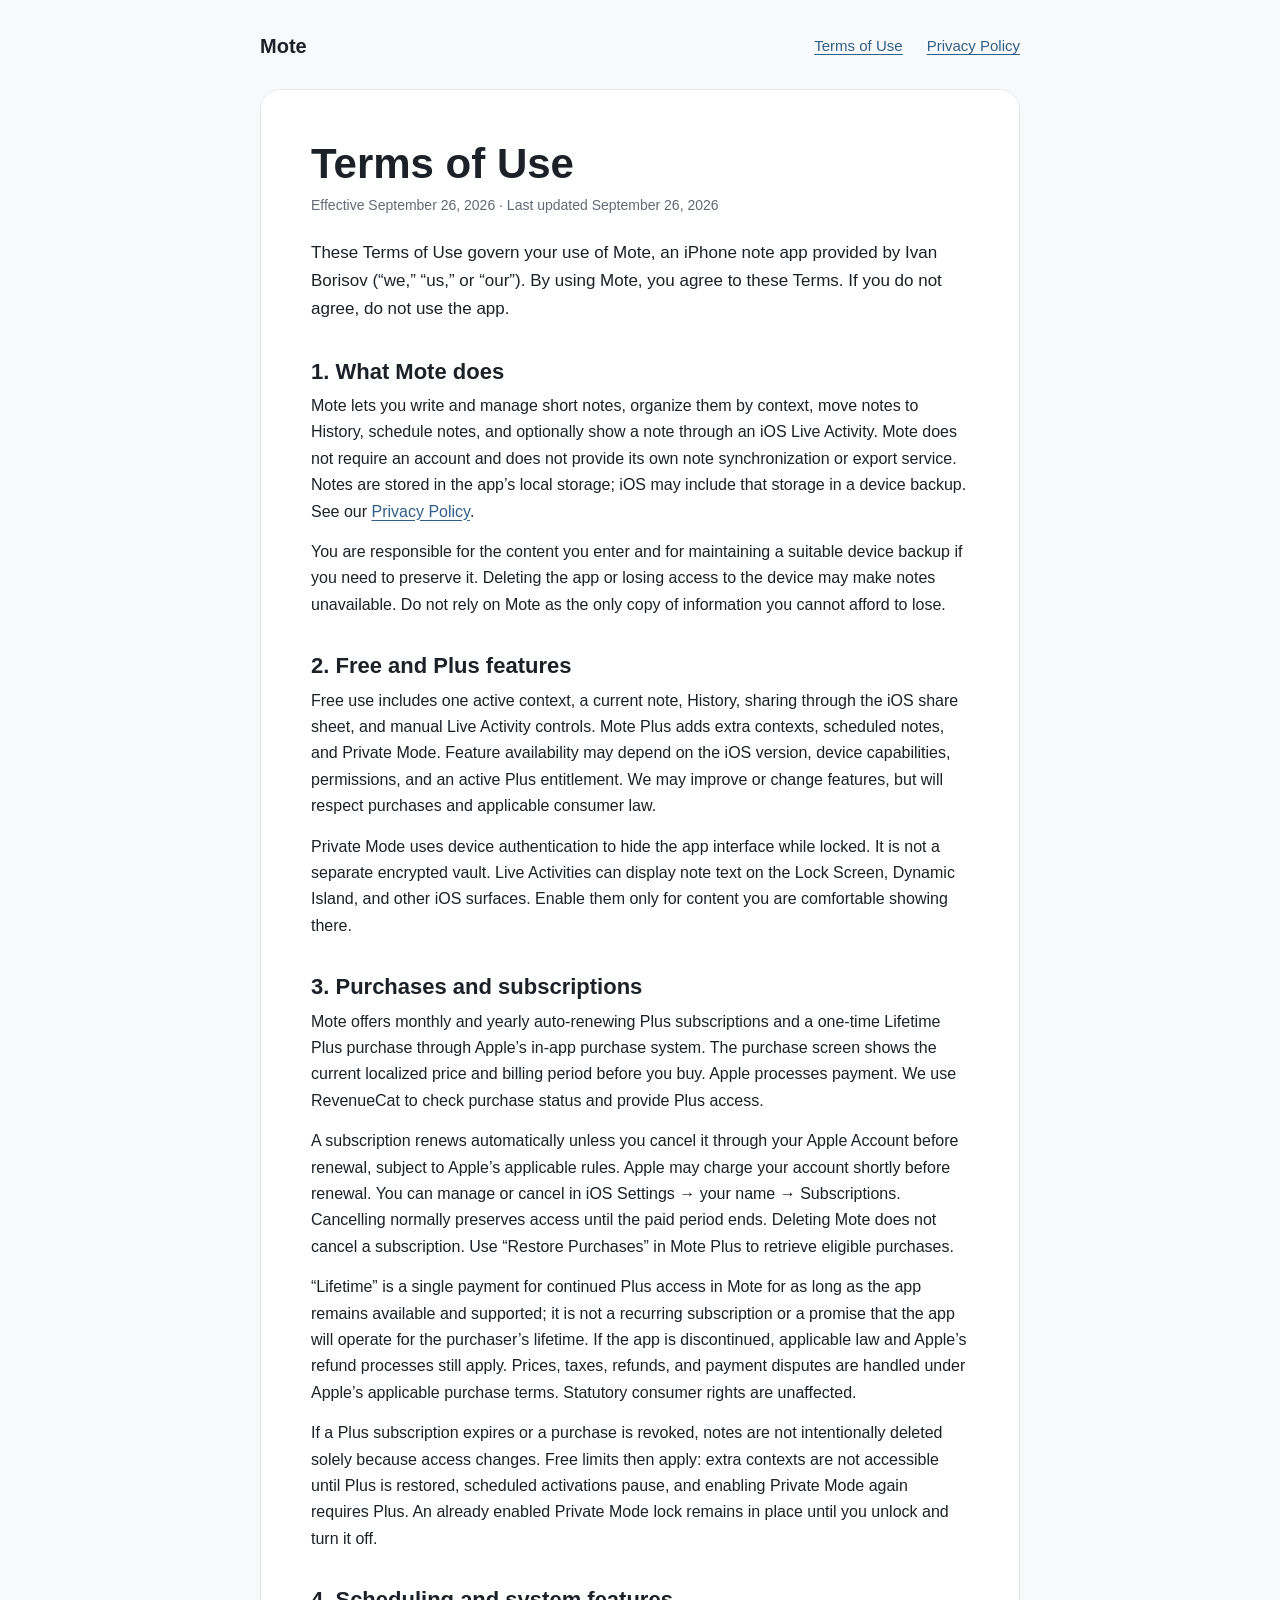
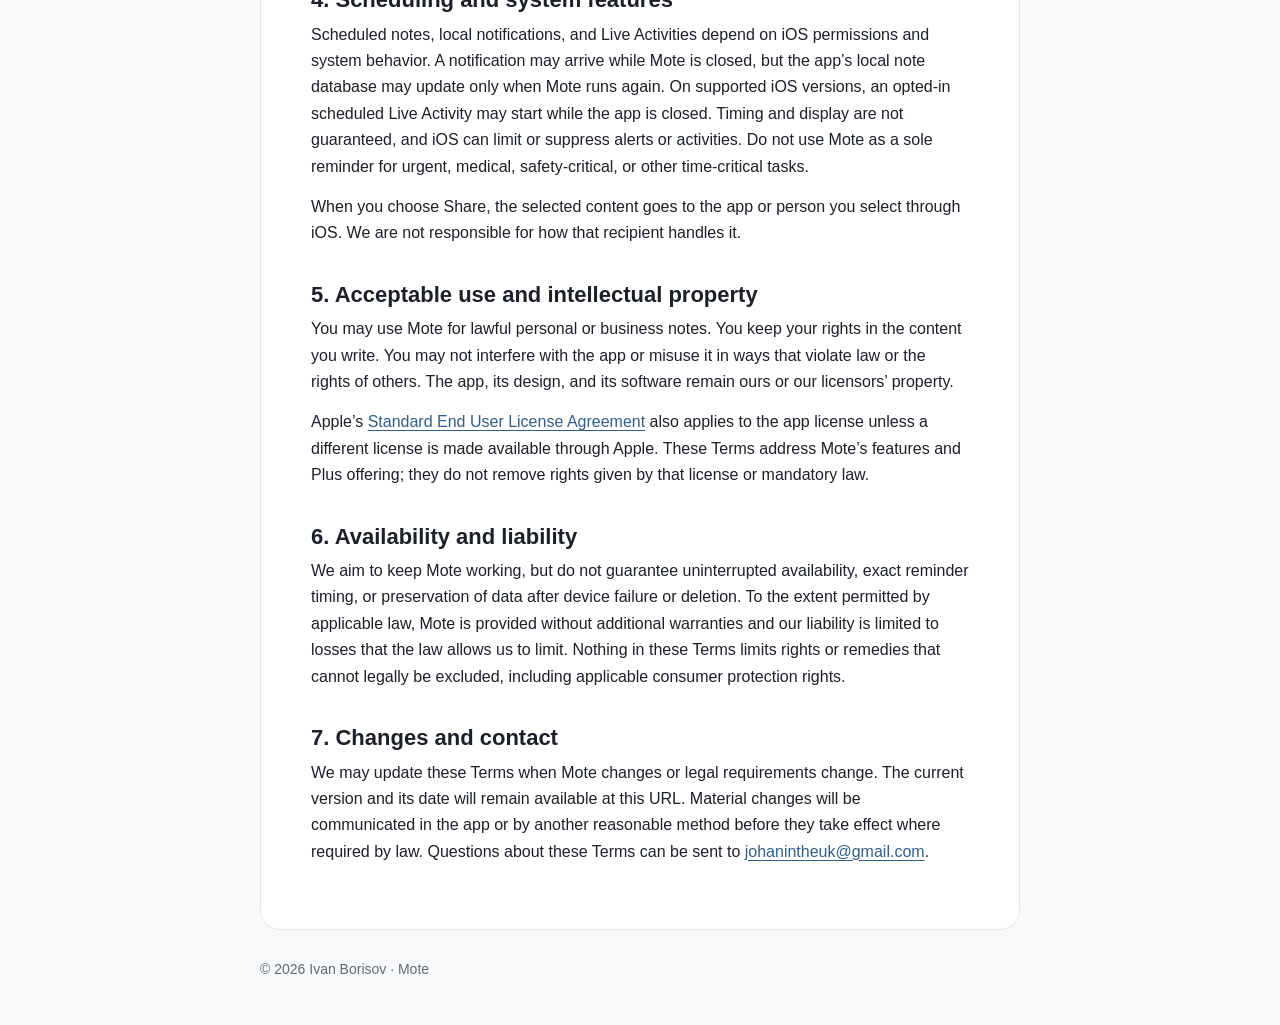
==== terms.html @ fbfc64b1 "Publish Mote legal documents" ====
<!doctype html>
<html lang="en">
<head>
  <meta charset="utf-8">
  <meta name="viewport" content="width=device-width, initial-scale=1">
  <title>Terms of Use · Mote</title>
  <meta name="description" content="Terms of Use for the Mote iPhone app.">
  <link rel="stylesheet" href="styles.css">
</head>
<body>
  <header><nav aria-label="Legal navigation"><a class="brand" href="./">Mote</a><a href="terms.html" aria-current="page">Terms of Use</a><a href="privacy.html">Privacy Policy</a></nav></header>
  <main>
    <h1>Terms of Use</h1>
    <p class="meta">Effective September 26, 2026 · Last updated September 26, 2026</p>
    <p class="intro">These Terms of Use govern your use of Mote, an iPhone note app provided by Ivan Borisov (“we,” “us,” or “our”). By using Mote, you agree to these Terms. If you do not agree, do not use the app.</p>

    <h2>1. What Mote does</h2>
    <p>Mote lets you write and manage short notes, organize them by context, move notes to History, schedule notes, and optionally show a note through an iOS Live Activity. Mote does not require an account and does not provide its own note synchronization or export service. Notes are stored in the app’s local storage; iOS may include that storage in a device backup. See our <a href="privacy.html">Privacy Policy</a>.</p>
    <p>You are responsible for the content you enter and for maintaining a suitable device backup if you need to preserve it. Deleting the app or losing access to the device may make notes unavailable. Do not rely on Mote as the only copy of information you cannot afford to lose.</p>

    <h2>2. Free and Plus features</h2>
    <p>Free use includes one active context, a current note, History, sharing through the iOS share sheet, and manual Live Activity controls. Mote Plus adds extra contexts, scheduled notes, and Private Mode. Feature availability may depend on the iOS version, device capabilities, permissions, and an active Plus entitlement. We may improve or change features, but will respect purchases and applicable consumer law.</p>
    <p>Private Mode uses device authentication to hide the app interface while locked. It is not a separate encrypted vault. Live Activities can display note text on the Lock Screen, Dynamic Island, and other iOS surfaces. Enable them only for content you are comfortable showing there.</p>

    <h2>3. Purchases and subscriptions</h2>
    <p>Mote offers monthly and yearly auto-renewing Plus subscriptions and a one-time Lifetime Plus purchase through Apple’s in-app purchase system. The purchase screen shows the current localized price and billing period before you buy. Apple processes payment. We use RevenueCat to check purchase status and provide Plus access.</p>
    <p>A subscription renews automatically unless you cancel it through your Apple Account before renewal, subject to Apple’s applicable rules. Apple may charge your account shortly before renewal. You can manage or cancel in iOS Settings → your name → Subscriptions. Cancelling normally preserves access until the paid period ends. Deleting Mote does not cancel a subscription. Use “Restore Purchases” in Mote Plus to retrieve eligible purchases.</p>
    <p>“Lifetime” is a single payment for continued Plus access in Mote for as long as the app remains available and supported; it is not a recurring subscription or a promise that the app will operate for the purchaser’s lifetime. If the app is discontinued, applicable law and Apple’s refund processes still apply. Prices, taxes, refunds, and payment disputes are handled under Apple’s applicable purchase terms. Statutory consumer rights are unaffected.</p>
    <p>If a Plus subscription expires or a purchase is revoked, notes are not intentionally deleted solely because access changes. Free limits then apply: extra contexts are not accessible until Plus is restored, scheduled activations pause, and enabling Private Mode again requires Plus. An already enabled Private Mode lock remains in place until you unlock and turn it off.</p>

    <h2>4. Scheduling and system features</h2>
    <p>Scheduled notes, local notifications, and Live Activities depend on iOS permissions and system behavior. A notification may arrive while Mote is closed, but the app’s local note database may update only when Mote runs again. On supported iOS versions, an opted-in scheduled Live Activity may start while the app is closed. Timing and display are not guaranteed, and iOS can limit or suppress alerts or activities. Do not use Mote as a sole reminder for urgent, medical, safety-critical, or other time-critical tasks.</p>
    <p>When you choose Share, the selected content goes to the app or person you select through iOS. We are not responsible for how that recipient handles it.</p>

    <h2>5. Acceptable use and intellectual property</h2>
    <p>You may use Mote for lawful personal or business notes. You keep your rights in the content you write. You may not interfere with the app or misuse it in ways that violate law or the rights of others. The app, its design, and its software remain ours or our licensors’ property.</p>
    <p>Apple’s <a href="https://www.apple.com/legal/internet-services/itunes/dev/stdeula/">Standard End User License Agreement</a> also applies to the app license unless a different license is made available through Apple. These Terms address Mote’s features and Plus offering; they do not remove rights given by that license or mandatory law.</p>

    <h2>6. Availability and liability</h2>
    <p>We aim to keep Mote working, but do not guarantee uninterrupted availability, exact reminder timing, or preservation of data after device failure or deletion. To the extent permitted by applicable law, Mote is provided without additional warranties and our liability is limited to losses that the law allows us to limit. Nothing in these Terms limits rights or remedies that cannot legally be excluded, including applicable consumer protection rights.</p>

    <h2>7. Changes and contact</h2>
    <p>We may update these Terms when Mote changes or legal requirements change. The current version and its date will remain available at this URL. Material changes will be communicated in the app or by another reasonable method before they take effect where required by law. Questions about these Terms can be sent to <a href="mailto:johanintheuk@gmail.com">johanintheuk@gmail.com</a>.</p>
  </main>
  <footer><p>© 2026 Ivan Borisov · Mote</p></footer>
</body>
</html>
---- styles.css ----
:root { color-scheme: light; font-family: -apple-system, BlinkMacSystemFont, "Segoe UI", sans-serif; background: #f8f9fa; color: #1c2027; }
* { box-sizing: border-box; }
body { margin: 0; line-height: 1.65; }
a { color: #315f87; text-underline-offset: 3px; }
a:focus-visible { outline: 3px solid #315f87; outline-offset: 3px; }
header, main, footer { width: min(100% - 40px, 760px); margin-inline: auto; }
header { padding-top: 30px; }
nav { display: flex; flex-wrap: wrap; align-items: center; gap: 12px 24px; }
nav a { font-size: 15px; }
.brand { margin-right: auto; color: #1c2027; font-size: 20px; font-weight: 700; text-decoration: none; }
main { margin-top: 26px; padding: clamp(24px, 5vw, 50px); border: 1px solid #e4e7e9; border-radius: 20px; background: #fff; }
h1 { margin: 0 0 6px; font-size: clamp(30px, 5vw, 42px); line-height: 1.15; }
h2 { margin: 34px 0 8px; font-size: 22px; line-height: 1.25; }
p, ul { margin: 0 0 14px; }
li + li { margin-top: 7px; }
.meta { color: #626a74; font-size: 14px; }
.intro { margin-top: 22px; font-size: 17px; }
footer { padding: 28px 0 44px; color: #626a74; font-size: 14px; }
footer p { margin-bottom: 0; }
@media (max-width: 480px) { header { padding-top: 20px; } main { margin-top: 20px; border-radius: 16px; } }
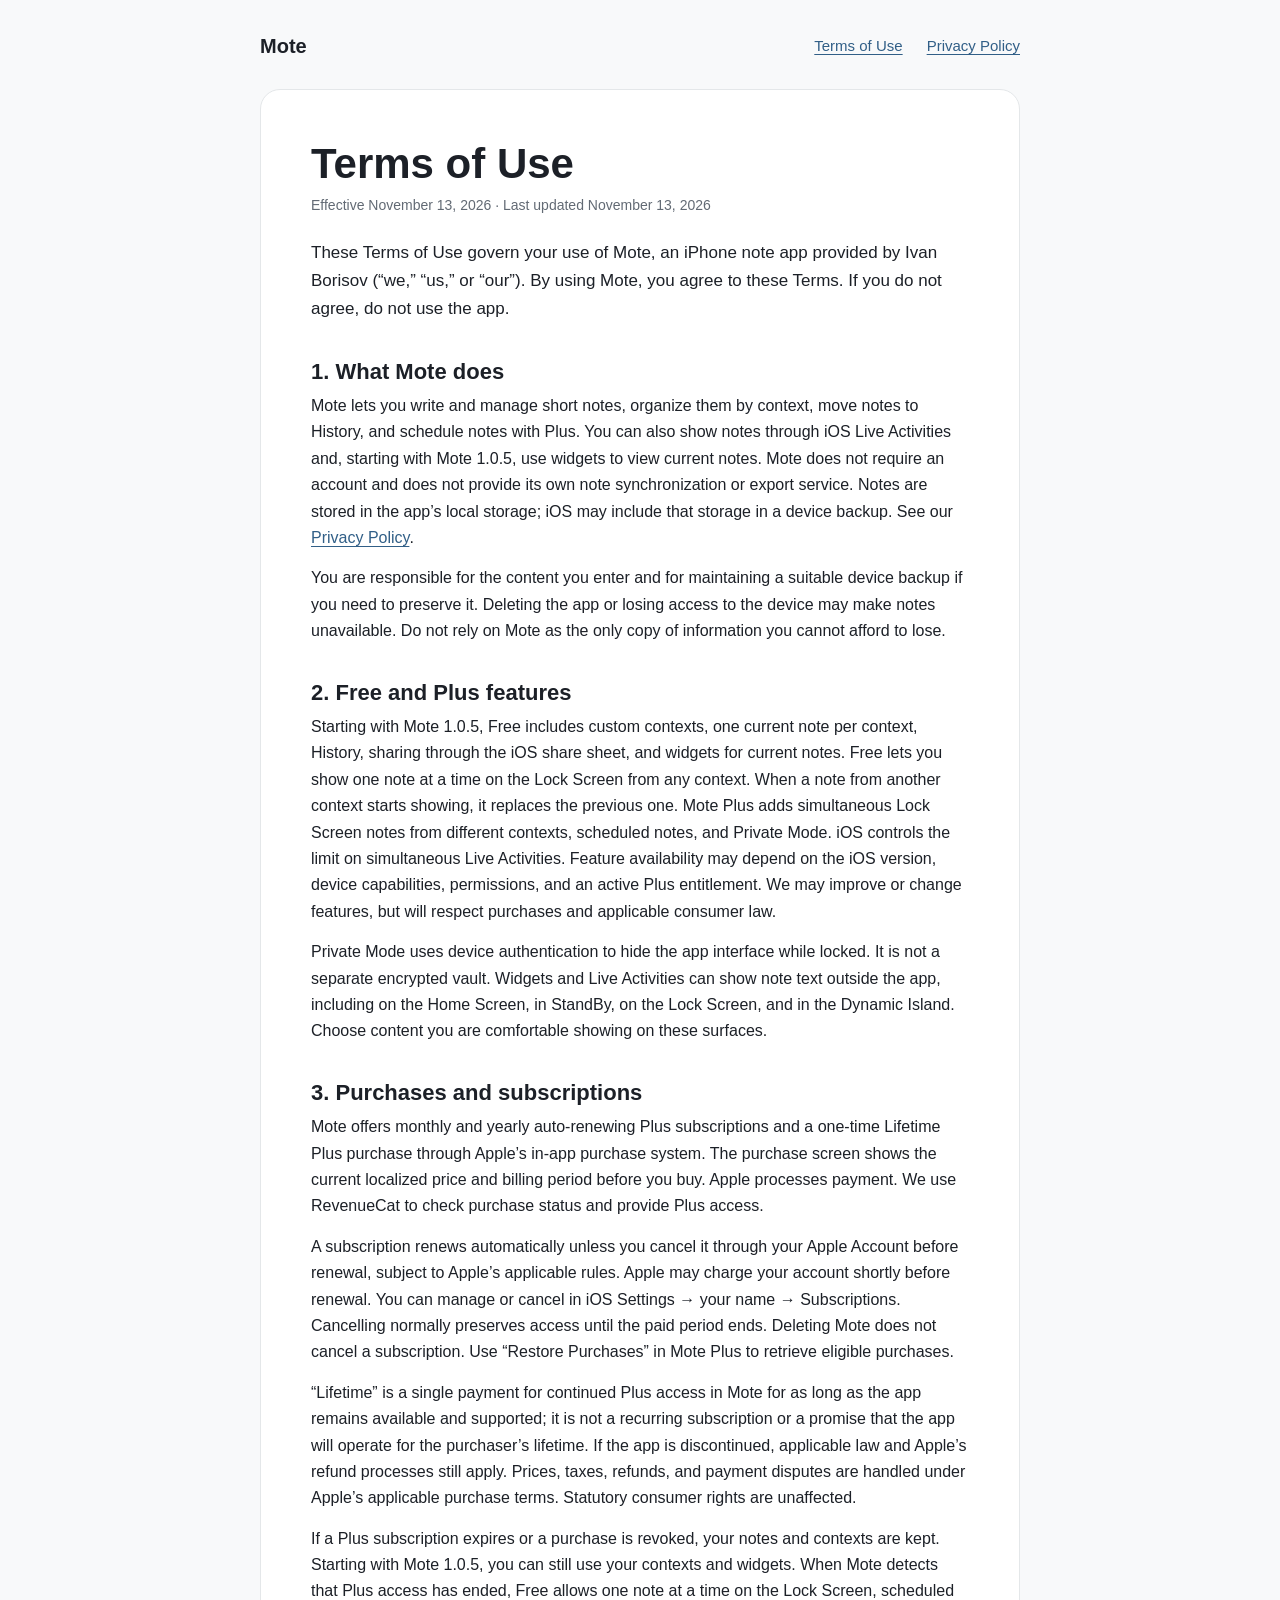
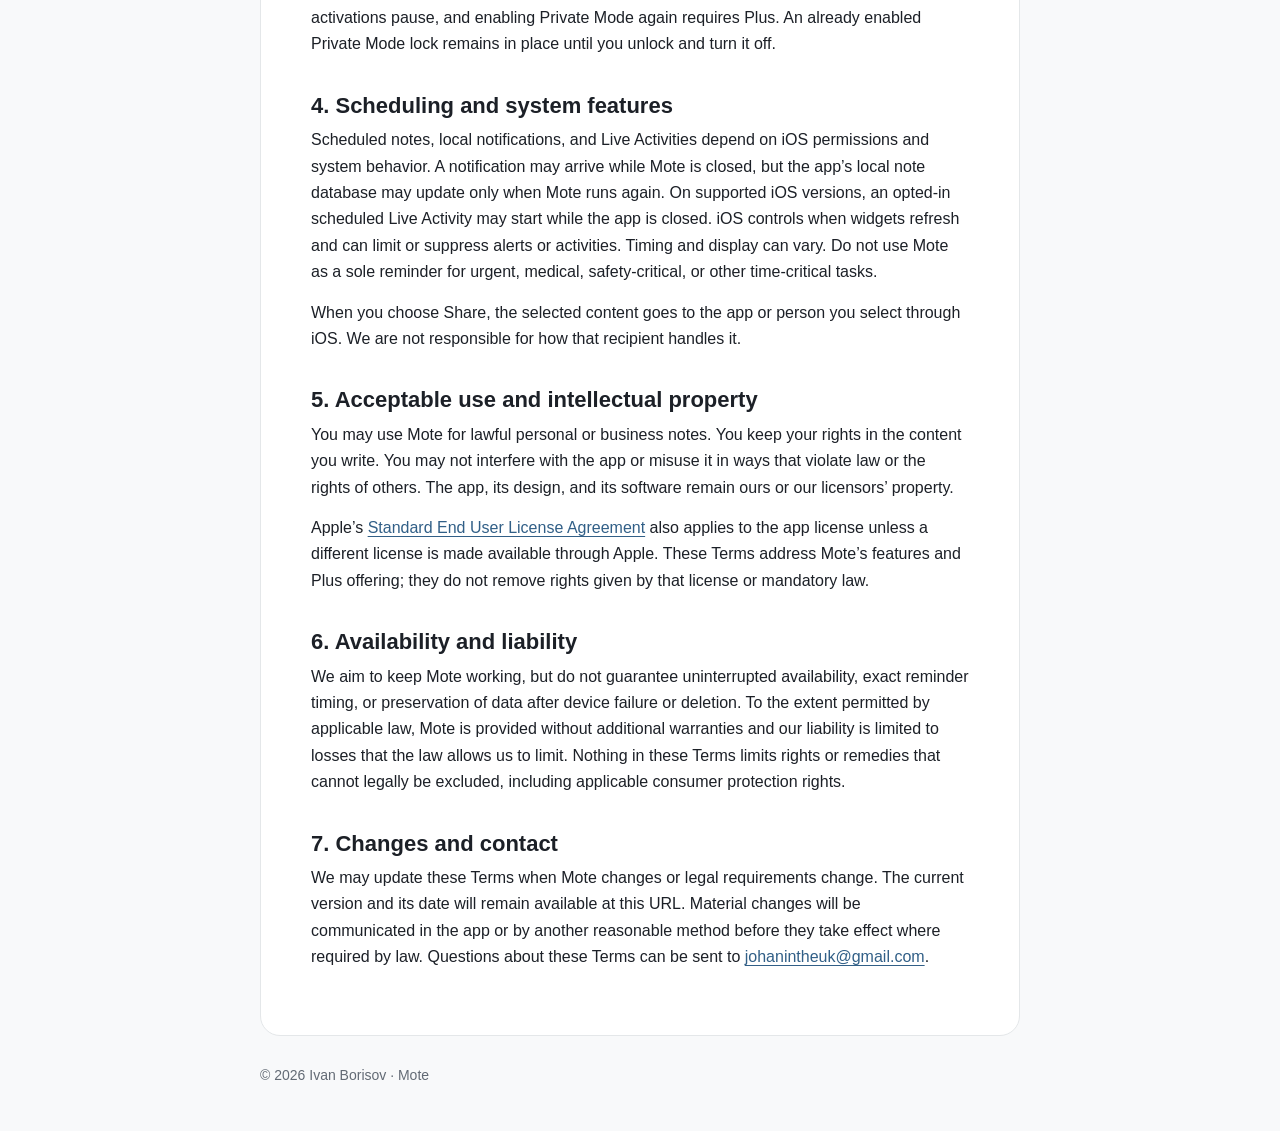
==== commit 016bbdb4: "Update Mote terms and privacy policy for 1.0.5" ====
--- a/terms.html
+++ b/terms.html
@@ -11,25 +11,25 @@
   <header><nav aria-label="Legal navigation"><a class="brand" href="./">Mote</a><a href="terms.html" aria-current="page">Terms of Use</a><a href="privacy.html">Privacy Policy</a></nav></header>
   <main>
     <h1>Terms of Use</h1>
-    <p class="meta">Effective September 26, 2026 · Last updated September 26, 2026</p>
+    <p class="meta">Effective November 13, 2026 · Last updated November 13, 2026</p>
     <p class="intro">These Terms of Use govern your use of Mote, an iPhone note app provided by Ivan Borisov (“we,” “us,” or “our”). By using Mote, you agree to these Terms. If you do not agree, do not use the app.</p>
 
     <h2>1. What Mote does</h2>
-    <p>Mote lets you write and manage short notes, organize them by context, move notes to History, schedule notes, and optionally show a note through an iOS Live Activity. Mote does not require an account and does not provide its own note synchronization or export service. Notes are stored in the app’s local storage; iOS may include that storage in a device backup. See our <a href="privacy.html">Privacy Policy</a>.</p>
+    <p>Mote lets you write and manage short notes, organize them by context, move notes to History, and schedule notes with Plus. You can also show notes through iOS Live Activities and, starting with Mote 1.0.5, use widgets to view current notes. Mote does not require an account and does not provide its own note synchronization or export service. Notes are stored in the app’s local storage; iOS may include that storage in a device backup. See our <a href="privacy.html">Privacy Policy</a>.</p>
     <p>You are responsible for the content you enter and for maintaining a suitable device backup if you need to preserve it. Deleting the app or losing access to the device may make notes unavailable. Do not rely on Mote as the only copy of information you cannot afford to lose.</p>
 
     <h2>2. Free and Plus features</h2>
-    <p>Free use includes one active context, a current note, History, sharing through the iOS share sheet, and manual Live Activity controls. Mote Plus adds extra contexts, scheduled notes, and Private Mode. Feature availability may depend on the iOS version, device capabilities, permissions, and an active Plus entitlement. We may improve or change features, but will respect purchases and applicable consumer law.</p>
-    <p>Private Mode uses device authentication to hide the app interface while locked. It is not a separate encrypted vault. Live Activities can display note text on the Lock Screen, Dynamic Island, and other iOS surfaces. Enable them only for content you are comfortable showing there.</p>
+    <p>Starting with Mote 1.0.5, Free includes custom contexts, one current note per context, History, sharing through the iOS share sheet, and widgets for current notes. Free lets you show one note at a time on the Lock Screen from any context. When a note from another context starts showing, it replaces the previous one. Mote Plus adds simultaneous Lock Screen notes from different contexts, scheduled notes, and Private Mode. iOS controls the limit on simultaneous Live Activities. Feature availability may depend on the iOS version, device capabilities, permissions, and an active Plus entitlement. We may improve or change features, but will respect purchases and applicable consumer law.</p>
+    <p>Private Mode uses device authentication to hide the app interface while locked. It is not a separate encrypted vault. Widgets and Live Activities can show note text outside the app, including on the Home Screen, in StandBy, on the Lock Screen, and in the Dynamic Island. Choose content you are comfortable showing on these surfaces.</p>
 
     <h2>3. Purchases and subscriptions</h2>
     <p>Mote offers monthly and yearly auto-renewing Plus subscriptions and a one-time Lifetime Plus purchase through Apple’s in-app purchase system. The purchase screen shows the current localized price and billing period before you buy. Apple processes payment. We use RevenueCat to check purchase status and provide Plus access.</p>
     <p>A subscription renews automatically unless you cancel it through your Apple Account before renewal, subject to Apple’s applicable rules. Apple may charge your account shortly before renewal. You can manage or cancel in iOS Settings → your name → Subscriptions. Cancelling normally preserves access until the paid period ends. Deleting Mote does not cancel a subscription. Use “Restore Purchases” in Mote Plus to retrieve eligible purchases.</p>
     <p>“Lifetime” is a single payment for continued Plus access in Mote for as long as the app remains available and supported; it is not a recurring subscription or a promise that the app will operate for the purchaser’s lifetime. If the app is discontinued, applicable law and Apple’s refund processes still apply. Prices, taxes, refunds, and payment disputes are handled under Apple’s applicable purchase terms. Statutory consumer rights are unaffected.</p>
-    <p>If a Plus subscription expires or a purchase is revoked, notes are not intentionally deleted solely because access changes. Free limits then apply: extra contexts are not accessible until Plus is restored, scheduled activations pause, and enabling Private Mode again requires Plus. An already enabled Private Mode lock remains in place until you unlock and turn it off.</p>
+    <p>If a Plus subscription expires or a purchase is revoked, your notes and contexts are kept. Starting with Mote 1.0.5, you can still use your contexts and widgets. When Mote detects that Plus access has ended, Free allows one note at a time on the Lock Screen, scheduled activations pause, and enabling Private Mode again requires Plus. An already enabled Private Mode lock remains in place until you unlock and turn it off.</p>
 
     <h2>4. Scheduling and system features</h2>
-    <p>Scheduled notes, local notifications, and Live Activities depend on iOS permissions and system behavior. A notification may arrive while Mote is closed, but the app’s local note database may update only when Mote runs again. On supported iOS versions, an opted-in scheduled Live Activity may start while the app is closed. Timing and display are not guaranteed, and iOS can limit or suppress alerts or activities. Do not use Mote as a sole reminder for urgent, medical, safety-critical, or other time-critical tasks.</p>
+    <p>Scheduled notes, local notifications, and Live Activities depend on iOS permissions and system behavior. A notification may arrive while Mote is closed, but the app’s local note database may update only when Mote runs again. On supported iOS versions, an opted-in scheduled Live Activity may start while the app is closed. iOS controls when widgets refresh and can limit or suppress alerts or activities. Timing and display can vary. Do not use Mote as a sole reminder for urgent, medical, safety-critical, or other time-critical tasks.</p>
     <p>When you choose Share, the selected content goes to the app or person you select through iOS. We are not responsible for how that recipient handles it.</p>
 
     <h2>5. Acceptable use and intellectual property</h2>
